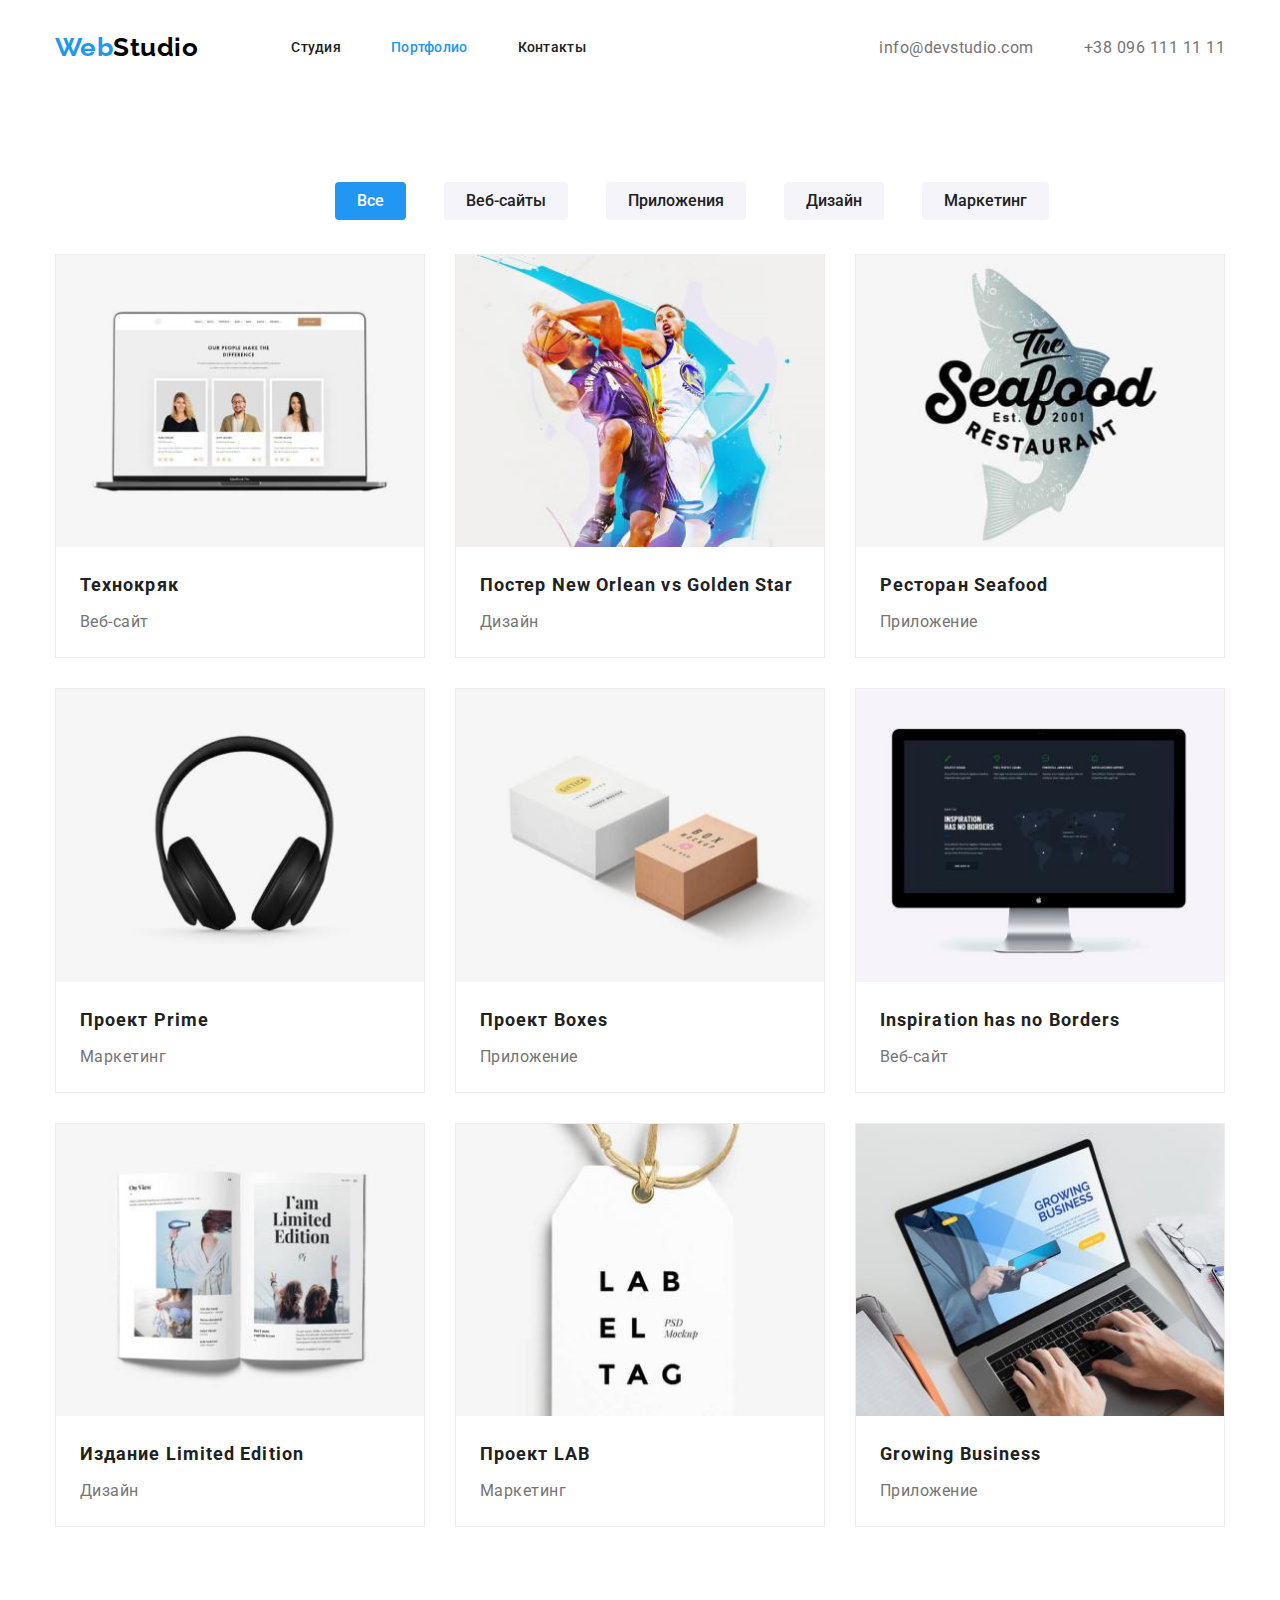
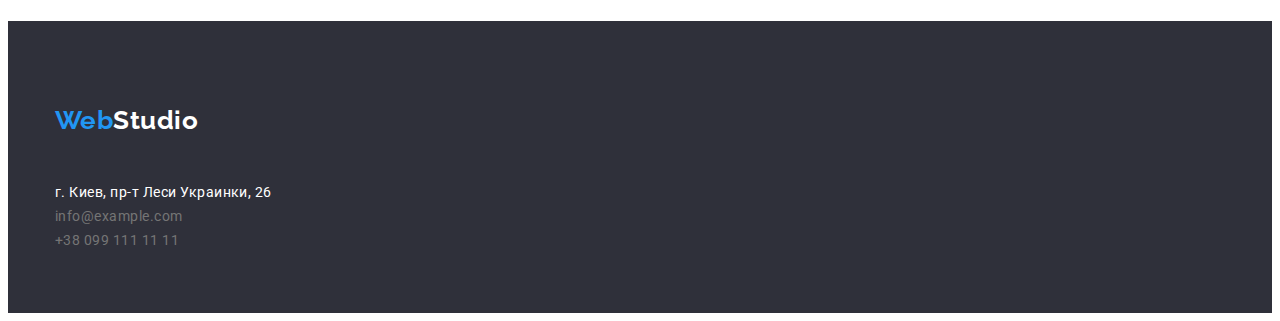
==== portfolio.html @ dee772da "1.main-work-done" ====
<!DOCTYPE html>
<html lang="ru">
  <head>
    <meta charset="UTF-8" />
    <meta http-equiv="X-UA-Compatible" content="IE=edge" />
    <meta name="Portfolio" content="Portfolio Page" />
    <link rel="preconnect" href="https://fonts.googleapis.com" />
    <link rel="preconnect" href="https://fonts.gstatic.com" crossorigin />
    <link
      rel="stylesheet"
      href="https://cdnjs.cloudflare.com/ajax/libs/modern-normalize/1.1.0/modern-normalize.min.css"
      integrity="sha512-wpPYUAdjBVSE4KJnH1VR1HeZfpl1ub8YT/NKx4PuQ5NmX2tKuGu6U/JRp5y+Y8XG2tV+wKQpNHVUX03MfMFn9Q=="
      crossorigin="anonymous"
      referrerpolicy="no-referrer"
    />
    <link
      href="https://fonts.googleapis.com/css2?family=Raleway:wght@700&family=Roboto:wght@400;500;700;900&display=swap"
      rel="stylesheet"
    />
    <link rel="stylesheet" href="./css/style.css" />
    <title>Portfolio</title>
  </head>
  <body>
    <header class="header">
      <div class="conteiner">
        <nav class="navigation">
          <a
            class="logo"
            href="./index.html"
            target="_blank"
            title="Main WebStudio Page"
            lang="en"
            >Web<span class="logo-studio-header">Studio</span></a
          >
          <ul class="navigation-links-list">
            <li class="navigation-links-item">
              <a class="nav-link-reference" href="index.html">Студия</a>
            </li>
            <li class="navigation-links-item current">
              <a class="nav-link-reference" href="portfolio.html">Портфолио</a>
            </li>
            <li class="navigation-links-item">
              <a class="nav-link-reference" href="">Контакты</a>
            </li>
          </ul>
        </nav>

        <ul class="contact-list">
          <li class="contact-item">
            <a class="nav-contact-reference" href="mailto:info@devstudio.com"
              >info@devstudio.com</a
            >
          </li>
          <li class="contact-item">
            <a class="nav-contact-reference" href="tel:+380961111111"
              >+38 096 111 11 11</a
            >
          </li>
        </ul>
      </div>
    </header>

    <main>
      <!--Porfoilio Section-->
      <section class="porfolio-section">
        <div class="conteiner">
          <h1 hidden lang="en">Our Portfoilio</h1>
          <ul class="portfolio-btn-list">
            <li class="portfolio-btn-item">
              <button class="portfolio-btn current-btn" type="button">
                Все
              </button>
            </li>
            <li class="portfolio-btn-item">
              <button class="portfolio-btn" type="button">Веб-сайты</button>
            </li>
            <li class="portfolio-btn-item">
              <button class="portfolio-btn" type="button">Приложения</button>
            </li>
            <li class="portfolio-btn-item">
              <button class="portfolio-btn" type="button">Дизайн</button>
            </li>
            <li class="portfolio-btn-item">
              <button class="portfolio-btn" type="button">Мaркетинг</button>
            </li>
          </ul>

          <ul class="portfolio-list">
            <li class="portfolio-list-item">
              <a class="portfolio-item" href="">
                <img
                  class="portfolio-img"
                  src="./images/portfolio_image/technocrack_project.jpg"
                  alt="Постер 'Технокряк' - веб-сайт на ноутбуке"
                  width="370"
                  height="294"
                />
                <div class="portfolio-info">
                  <h2 class="portfolio-item-name">Технокряк</h2>
                  <p class="portfolio-item-category">Веб-сайт</p>
                </div>
              </a>
            </li>
            <li class="portfolio-list-item">
              <a class="portfolio-item" href="">
                <img
                  class="portfolio-img"
                  src="./images/portfolio_image/poster_new_orlean_vs_golden_star.jpg"
                  alt="Постер 'New Orlean vs Golden Star' - два баскетболиста команд с мячем"
                  width="370"
                  height="294"
                />
                <div class="portfolio-info">
                  <h2 class="portfolio-item-name">
                    Постер <span lang="en">New Orlean vs Golden Star</span>
                  </h2>
                  <p class="portfolio-item-category">Дизайн</p>
                </div>
              </a>
            </li>
            <li class="portfolio-list-item">
              <a class="portfolio-item" href="">
                <img
                  class="portfolio-img"
                  src="./images/portfolio_image/sea_food.jpg"
                  alt="Постер The Seafood Restaurant"
                  width="370"
                  height="294"
                />
                <div class="portfolio-info">
                  <h2 class="portfolio-item-name">
                    Ресторан <span lang="en">Seafood</span>
                  </h2>
                  <p class="portfolio-item-category">Приложение</p>
                </div>
              </a>
            </li>
            <li class="portfolio-list-item">
              <a class="portfolio-item" href="">
                <img
                  class="portfolio-img"
                  src="./images/portfolio_image/prime_headphones.jpg"
                  alt="Постер Prime - изображение наушников"
                  width="370"
                  height="294"
                />
                <div class="portfolio-info">
                  <h2 class="portfolio-item-name">
                    Проект <span lang="en">Prime</span>
                  </h2>
                  <p class="portfolio-item-category">Маркетинг</p>
                </div>
              </a>
            </li>
            <li class="portfolio-list-item">
              <a class="portfolio-item" href="">
                <img
                  class="portfolio-img"
                  src="./images/portfolio_image/boxes_project.jpg"
                  alt="Проект Boxes - изображение коробок бренда"
                  width="370"
                  height="294"
                />
                <div class="portfolio-info">
                  <h2 class="portfolio-item-name">
                    Проект <span lang="en">Boxes</span>
                  </h2>
                  <p class="portfolio-item-category">Приложение</p>
                </div>
              </a>
            </li>
            <li class="portfolio-list-item">
              <a class="portfolio-item" href="">
                <img
                  class="portfolio-img"
                  src="./images/portfolio_image/inspiration_has_no_borders_project.jpg"
                  alt="Проект 'Inspiration has no Borders' - изображение монитора в сайтом"
                  width="370"
                  height="294"
                />
                <div class="portfolio-info">
                  <h2 class="portfolio-item-name" lang="en">
                    Inspiration has no Borders
                  </h2>
                  <p class="portfolio-item-category">Веб-сайт</p>
                </div>
              </a>
            </li>
            <li class="portfolio-list-item">
              <a class="portfolio-item" href="">
                <img
                  class="portfolio-img"
                  src="./images/portfolio_image/limited_edition_publication.jpg"
                  alt="Проект Limited Edition - изображение журнала"
                  width="370"
                  height="294"
                />
                <div class="portfolio-info">
                  <h2 class="portfolio-item-name">
                    Издание <span lang="en">Limited Edition</span>
                  </h2>
                  <p class="portfolio-item-category">Дизайн</p>
                </div>
              </a>
            </li>
            <li class="portfolio-list-item">
              <a class="portfolio-item" href="">
                <img
                  class="portfolio-img"
                  src="./images/portfolio_image/lab_project.jpg"
                  alt="Проект 'LAB' - изображение постера проекта"
                  width="370"
                  height="294"
                />
                <div class="portfolio-info">
                  <h2 class="portfolio-item-name">
                    Проект <span lang="en">LAB</span>
                  </h2>
                  <p class="portfolio-item-category">Маркетинг</p>
                </div>
              </a>
            </li>
            <li class="portfolio-list-item">
              <a class="portfolio-item" href="">
                <img
                  class="portfolio-img"
                  src="./images/portfolio_image/growing_business.jpg"
                  alt="Приложение 'Growing Business' - изображение ноутбука с приложением"
                  width="370"
                  height="294"
                />
                <div class="portfolio-info">
                  <h2 class="portfolio-item-name" lang="en">
                    Growing Business
                  </h2>
                  <p class="portfolio-item-category">Приложение</p>
                </div>
              </a>
            </li>
          </ul>
        </div>
      </section>
    </main>

    <footer class="footer-section">
      <div class="conteiner">
        <div class="logo-footer">
          <a
            class="logo"
            href="./index.html"
            target="_blank"
            title="Main WebStudio Page"
            lang="en"
            >Web<span class="logo-studio-footer">Studio</span></a
          >
        </div>
        <address class="address">
          <ul class="address-list">
            <li class="address-item">
              <a
                class="actual-address"
                href="https://goo.gl/maps/LLQT8x69fdLDBn1G6"
                >г. Киев, пр-т Леси Украинки, 26</a
              >
            </li>
            <li class="address-item">
              <a class="footer-contact-reference" href="mailto:info@example.com"
                >info@example.com</a
              >
            </li>
            <li class="address-item">
              <a class="footer-contact-reference" href="tel:+380991111111"
                >+38 099 111 11 11</a
              >
            </li>
          </ul>
        </address>
      </div>
    </footer>
  </body>
</html>
---- css/style.css ----
html {
  box-sizing: border-box;
}
*,
*::after,
*::before {
  box-sizing: inherit;
}
h1,
h2,
h3,
h4,
h5,
h6,
p {
  margin: 0;
}
ul {
  list-style: none;
  padding: 0;
  margin: 0;
}

img {
  display: block;
  max-width: 100%;
  height: auto;
}
.visually-hidden {
  position: absolute;
  width: 1px;
  height: 1px;
  margin: -1px;
  border: 0;
  padding: 0;
  white-space: nowrap;
  clip-path: inset(100%);
  clip: rect(0 0 0 0);
  overflow: hidden;
}

:root {
  --main-light-color: #ffffff;
  --main-dark-color: #212121;
  --accent-color: #2196f3;
  --middle-main-color: #757575;
  --additional-color: #2f303a;
  --additional-dark-color: #000000;
  --background-section-color: #f5f4fa;
  --portfoilio-border-color: #eeeeee;
  --footer-address-color: rgba(255, 255, 255, 0.6);
}

body {
  font-family: Roboto, sans-serif;
  background-color: var(--main-light-color);
  color: var(--main-dark-color);
  letter-spacing: 0.03em;
}

.conteiner {
  margin: 0;
  margin-left: auto;
  margin-right: auto;
  width: 1200px;
  padding-right: 15px;
  padding-left: 15px;
  /* outline: 2px solid tomato; */
}

/*--Logo styles-------------------------------------*/
.header .conteiner {
  display: flex;
  align-items: center;
  justify-content: space-between;
  /* height: auto; */
}

.logo {
  padding: 24px 0px 25px 0px;
  margin-right: 93px;
  display: inline-block;
  font-family: Raleway;
  font-weight: 700;
  font-size: 26px;
  line-height: 1.19;
  text-decoration: none;
  color: var(--accent-color);
}

.logo-studio-header {
  color: var(--additional-dark-color);
}

.logo-studio-footer {
  color: var(--main-light-color);
}

/*--Navigation styles-------------------------------------*/
.navigation,
.contact-list,
.navigation-links-list {
  display: flex;
}

/* .navigation {
  margin-right: 331px;
} */

.navigation-links-list .navigation-links-item.current {
  color: var(--accent-color);
}

.navigation-links-item,
.contact-list-item {
  margin-right: 50px;
  font-weight: 500;
  font-size: 14px;
  line-height: 1.14;
  letter-spacing: 0.02em;
  list-style-type: none;
}

.navigation-links-item:last-child,
.contact-list-item:last-child {
  margin-right: 0px;
}

.nav-link-reference {
  padding: 32px 0px;
  color: inherit;
  text-decoration: none;
  display: block;
}

.contact-list {
  margin-left: auto;
}

.contact-item:not(:last-child) {
  margin-right: 50px;
}

.nav-contact-reference {
  color: var(--middle-main-color);
  text-decoration: none;
  display: inline-block;
}

.nav-link-reference:hover,
.nav-link-reference:focus,
.nav-contact-reference:hover,
.nav-contact-reference:focus {
  color: var(--accent-color);
  text-decoration: none;
}

/*--Hero styles-------------------------------------*/
.hero-section {
  background-color: var(--additional-color);
  text-align: center;
  padding-top: 200px;
  padding-bottom: 200px;
}

.hero-section-title {
  margin-bottom: 30px;
  font-weight: 900;
  color: var(--main-light-color);
  font-size: 44px;
  line-height: 1.36;
  text-align: center;
  letter-spacing: 0.06em;
  text-transform: uppercase;
}

.hero-section-button {
  padding: 10px 32px;
  min-width: 200px;
  font-family: Roboto;
  font-weight: 700;
  letter-spacing: 0.06em;
  background: var(--accent-color);
  color: var(--main-light-color);
  cursor: pointer;
  border-radius: 4px;
  border: 0;
}

/*--Features styles-------------------------------------*/
.features-section {
  padding: 94px 0px;
}
.features-list {
  display: flex;
}

.features-item:last-child {
  margin-right: 0px;
}

.features-item-header {
  margin-bottom: 10px;
  font-weight: 700;
  font-size: 14px;
  line-height: 1.14;
  text-transform: uppercase;
  color: inherit;
}

.features-item-text {
  font-size: 14px;
  line-height: 1.71;
  color: var(--middle-main-color);
}

/*--"What we do" section styles-------------------------------------*/
.what-we-do-section {
  padding-bottom: 94px;
}

.what-we-do-list {
  display: flex;
}

.what-we-do-item {
  list-style-type: none;
  margin-right: 30px;
}

.what-we-do-item:last-child {
  margin-right: 0px;
}

.what-we-do-title {
  margin-bottom: 50px;
  font-weight: 700;
  font-size: 36px;
  line-height: 1.16;
  text-align: center;
  color: inherit;
}

/*--"Our Team" Section styles-------------------------------------*/
.our-team {
  background-color: var(--background-section-color);
  padding: 94px 0px;
}

.our-team-list {
  display: flex;
}

.our-team-title {
  margin-bottom: 50px;
  font-weight: 700;
  font-size: 36px;
  line-height: 1.16;
  text-align: center;
  color: inherit;
}

.our-team-item {
  margin-right: 30px;
  font-size: 16px;
  line-height: 1.18;
  text-align: center;
  list-style-type: none;
  background-color: var(--main-light-color);
  box-shadow: 0px 1px 3px rgba(0, 0, 0, 0.12), 0px 1px 1px rgba(0, 0, 0, 0.14),
    0px 2px 1px rgba(0, 0, 0, 0.2);
  border-radius: 0px 0px 4px 4px;
}

.our-team-item:last-child {
  margin-right: 0px;
}

.item-img {
  margin: 0px 0px 30px 0px;
}

.item-name {
  margin-bottom: 10px;
  font-weight: 500;
  color: inherit;
}

.item-position {
  margin-bottom: 30px;
  color: var(--text-color-secondary);
}

/*--Portfolio Section styles-------------------------------------*/
.porfolio-section {
  padding: 94px 0px;
}

.portfolio-btn-list {
  margin: 0px 280px 34px 280px;
  display: flex;
  text-align: center;
}

.portfolio-btn-item {
  list-style-type: none;
  margin-right: 8px;
}

.portfolio-btn-item:last-child {
  margin-right: 0px;
}

.portfolio-btn {
  height: 38px;
  margin-right: 30px;
  padding: 6px 22px;
  min-width: auto;
  white-space: nowrap;
  background: var(--background-section-color);
  border-radius: 4px;
  font-family: Roboto;
  font-weight: 500;
  font-size: 16px;
  line-height: 1.62;
  text-align: center;
  color: inherit;
  cursor: pointer;
  border-radius: 4px;
  border: 0;
}

.portfolio-btn:hover,
.portfolio-btn:focus,
.current-btn {
  background: var(--accent-color);
  color: var(--main-light-color);
}

.portfolio-list {
  display: flex;
  flex-wrap: wrap;
}

.portfolio-list-item {
  border: 1px solid var(--portfoilio-border-color);
  width: 370px;
}
.portfolio-list-item:not(:nth-child(3n + 3)) {
  margin-right: 30px;
}

.portfolio-list-item:not(:nth-child(n + 7):nth-child(-n + 9)) {
  margin-bottom: 30px;
}

.portfolio-item {
  color: inherit;
  text-decoration: none;
}

.portfolio-img {
  margin-bottom: 20px;
}

.portfolio-info {
  margin: 20px 24px;
}

.portfolio-item-name {
  margin-bottom: 4px;
  font-weight: 700;
  font-size: 18px;
  line-height: 2;
  letter-spacing: 0.06em;
  color: inherit;
}

.portfolio-item-category {
  font-size: 16px;
  line-height: 1.87;
  color: var(--middle-main-color);
}

/*--Footer Section styles-------------------------------------*/
.footer-section {
  background-color: var(--additional-color);
  padding: 60px 0px;
}

.logo-footer {
  margin-bottom: 20px;
}

.address {
  font-style: normal;
}

.address-item {
  font-size: 14px;
  line-height: 1.71;
  list-style-type: none;
  color: var(--footer-address-color);
}

.footer-contact-reference {
  color: var(--middle-main-color);
  text-decoration: none;
}

.footer-contact-reference:hover,
.footer-contact-reference:focus {
  color: var(--blue-color-hover);
  text-decoration: none;
}

.actual-address {
  color: var(--main-light-color);
  text-decoration: none;
}
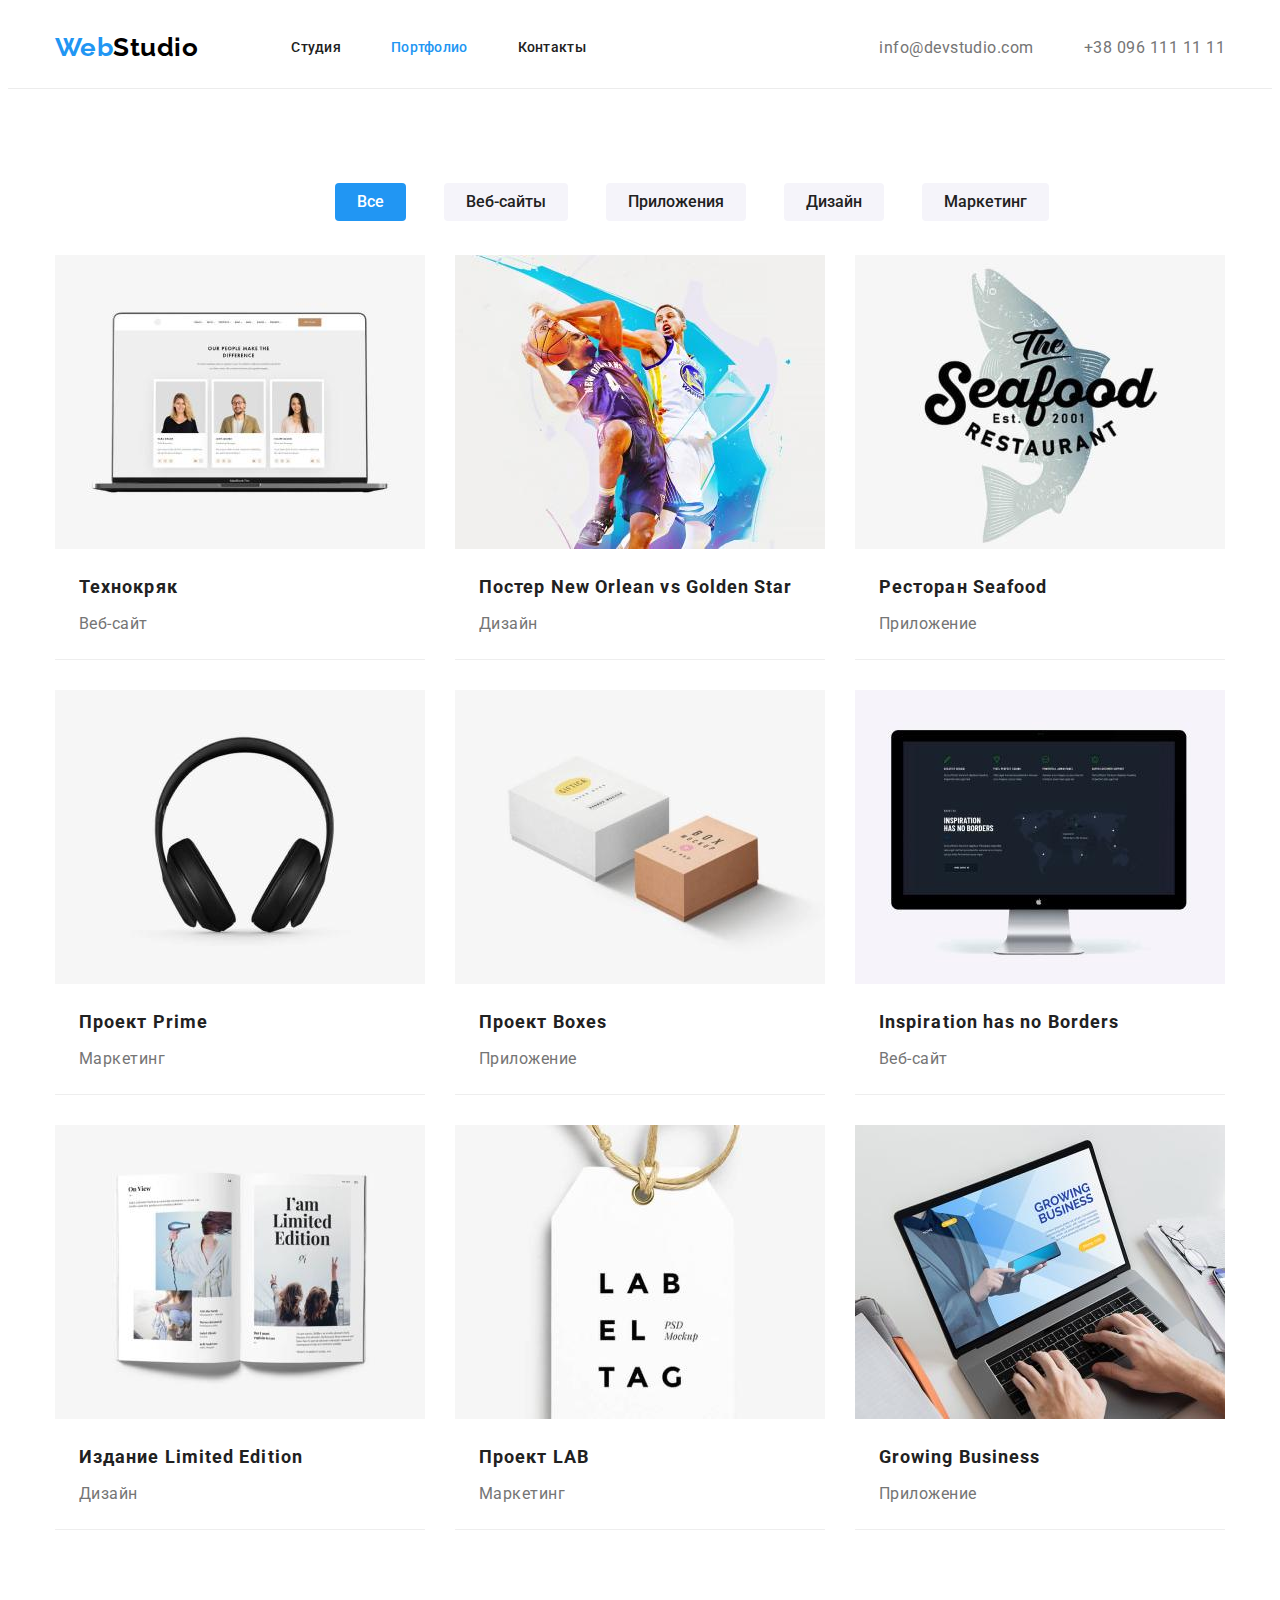
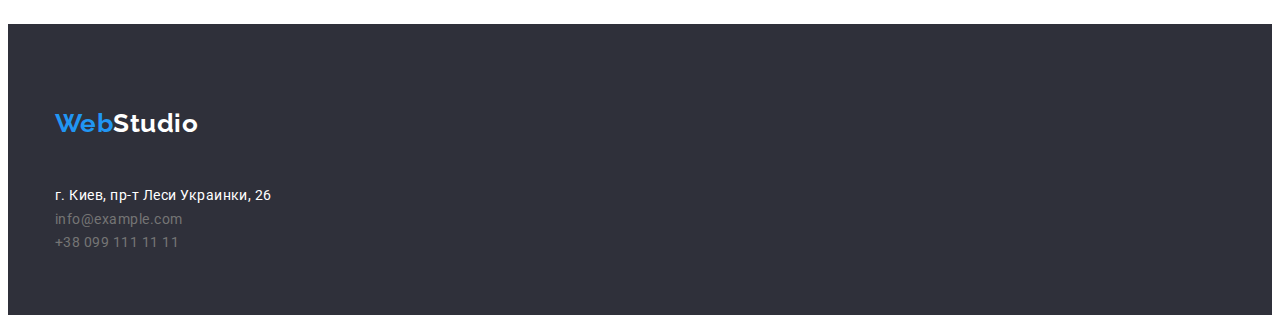
==== commit 2f9f17cb: "add final fix" ====
--- a/portfolio.html
+++ b/portfolio.html
@@ -62,7 +62,7 @@
 
     <main>
       <!--Porfoilio Section-->
-      <section class="porfolio-section">
+      <section class="section porfolio">
         <div class="conteiner">
           <h1 hidden lang="en">Our Portfoilio</h1>
           <ul class="portfolio-btn-list">
@@ -242,7 +242,7 @@
       </section>
     </main>
 
-    <footer class="footer-section">
+    <footer class="section footer">
       <div class="conteiner">
         <div class="logo-footer">
           <a
--- a/css/style.css
+++ b/css/style.css
@@ -49,6 +49,7 @@
   --background-section-color: #f5f4fa;
   --portfoilio-border-color: #eeeeee;
   --footer-address-color: rgba(255, 255, 255, 0.6);
+  --border-header-color: #ececec;
 }
 
 body {
@@ -65,15 +66,21 @@
   width: 1200px;
   padding-right: 15px;
   padding-left: 15px;
-  /* outline: 2px solid tomato; */
+}
+
+.section {
+  padding: 94px 0px;
 }
 
 /*--Logo styles-------------------------------------*/
+.header {
+  border-bottom: 1px solid var(--border-header-color);
+}
+
 .header .conteiner {
   display: flex;
   align-items: center;
   justify-content: space-between;
-  /* height: auto; */
 }
 
 .logo {
@@ -102,10 +109,6 @@
 .navigation-links-list {
   display: flex;
 }
-
-/* .navigation {
-  margin-right: 331px;
-} */
 
 .navigation-links-list .navigation-links-item.current {
   color: var(--accent-color);
@@ -156,7 +159,7 @@
 }
 
 /*--Hero styles-------------------------------------*/
-.hero-section {
+.section-hero {
   background-color: var(--additional-color);
   text-align: center;
   padding-top: 200px;
@@ -188,9 +191,6 @@
 }
 
 /*--Features styles-------------------------------------*/
-.features-section {
-  padding: 94px 0px;
-}
 .features-list {
   display: flex;
 }
@@ -215,8 +215,8 @@
 }
 
 /*--"What we do" section styles-------------------------------------*/
-.what-we-do-section {
-  padding-bottom: 94px;
+.what-we-do {
+  padding-top: 0px;
 }
 
 .what-we-do-list {
@@ -244,7 +244,6 @@
 /*--"Our Team" Section styles-------------------------------------*/
 .our-team {
   background-color: var(--background-section-color);
-  padding: 94px 0px;
 }
 
 .our-team-list {
@@ -277,7 +276,7 @@
 }
 
 .item-img {
-  margin: 0px 0px 30px 0px;
+  margin-bottom: 30px;
 }
 
 .item-name {
@@ -292,10 +291,6 @@
 }
 
 /*--Portfolio Section styles-------------------------------------*/
-.porfolio-section {
-  padding: 94px 0px;
-}
-
 .portfolio-btn-list {
   margin: 0px 280px 34px 280px;
   display: flex;
@@ -343,14 +338,14 @@
 }
 
 .portfolio-list-item {
-  border: 1px solid var(--portfoilio-border-color);
+  border-bottom: 1px solid var(--portfoilio-border-color);
   width: 370px;
 }
 .portfolio-list-item:not(:nth-child(3n + 3)) {
   margin-right: 30px;
 }
 
-.portfolio-list-item:not(:nth-child(n + 7):nth-child(-n + 9)) {
+.portfolio-list-item:not(:nth-last-child(-n + 3)) {
   margin-bottom: 30px;
 }
 
@@ -383,7 +378,7 @@
 }
 
 /*--Footer Section styles-------------------------------------*/
-.footer-section {
+.footer {
   background-color: var(--additional-color);
   padding: 60px 0px;
 }
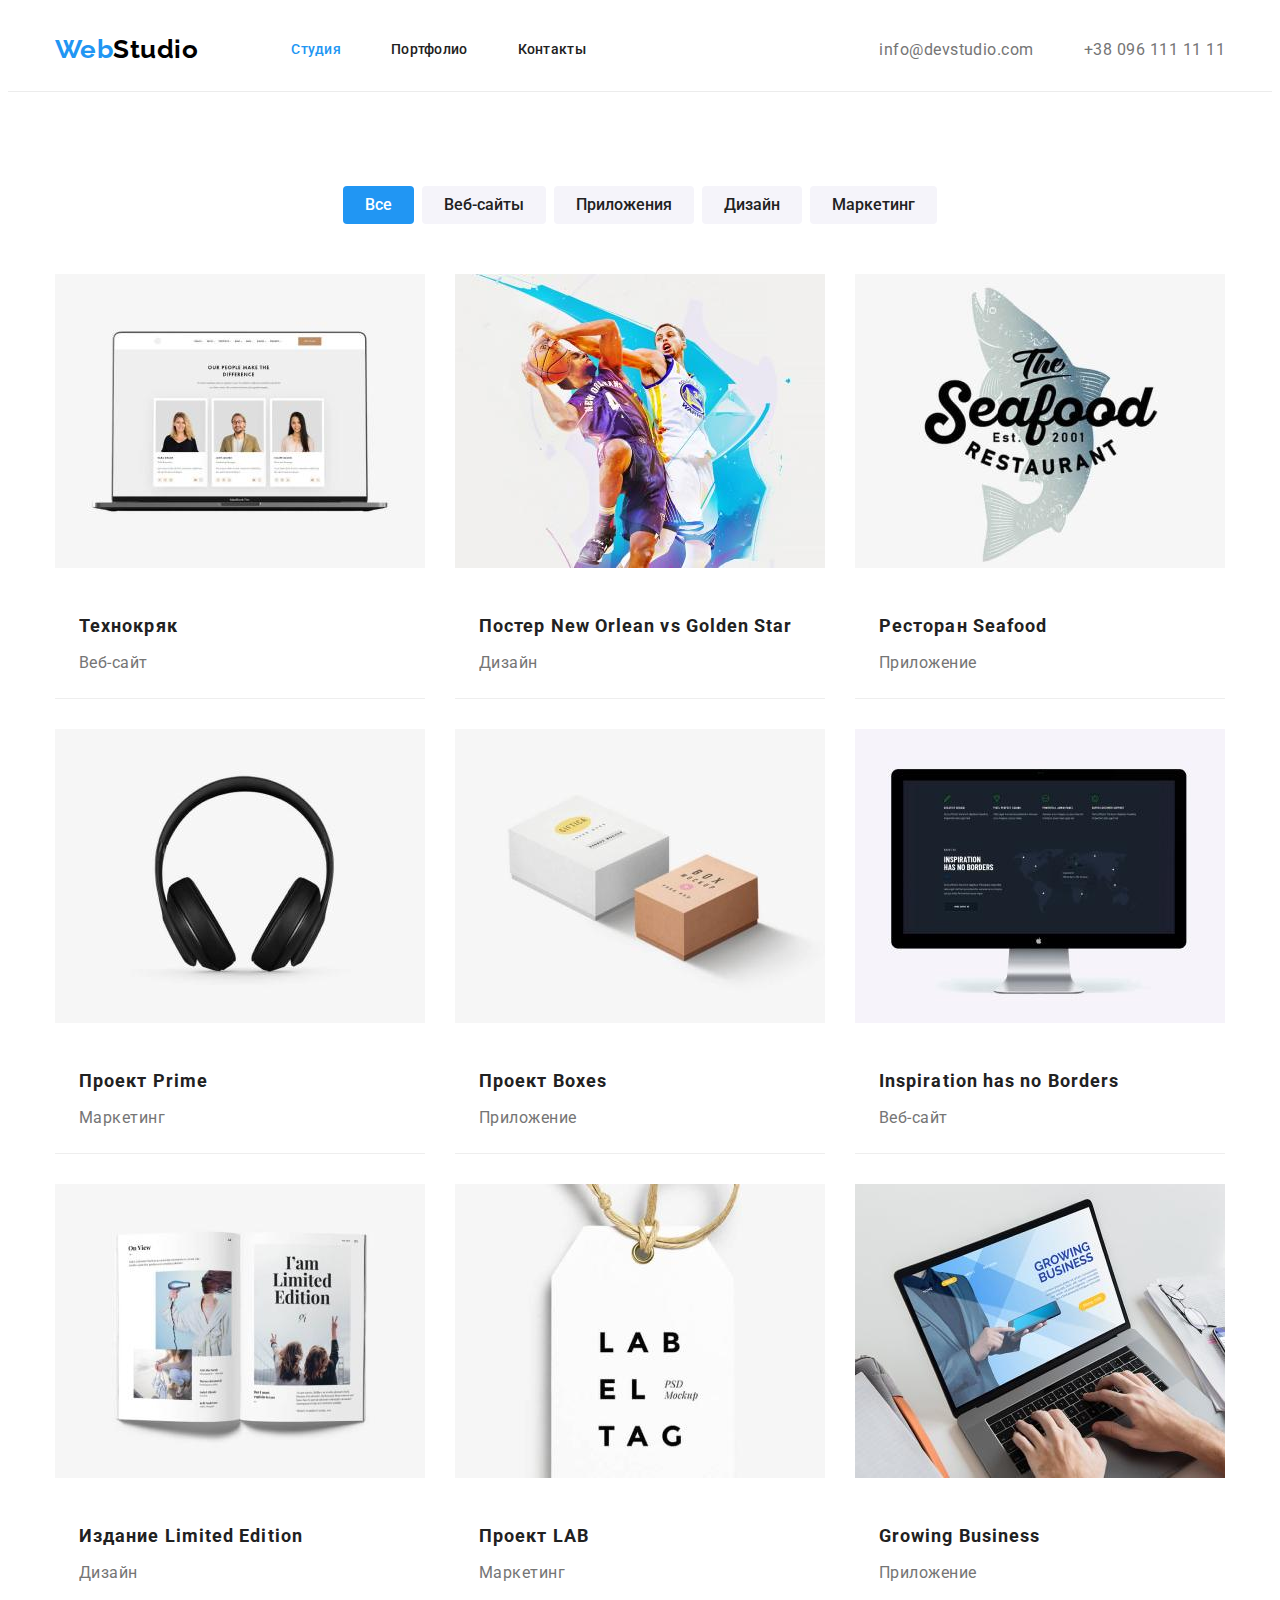
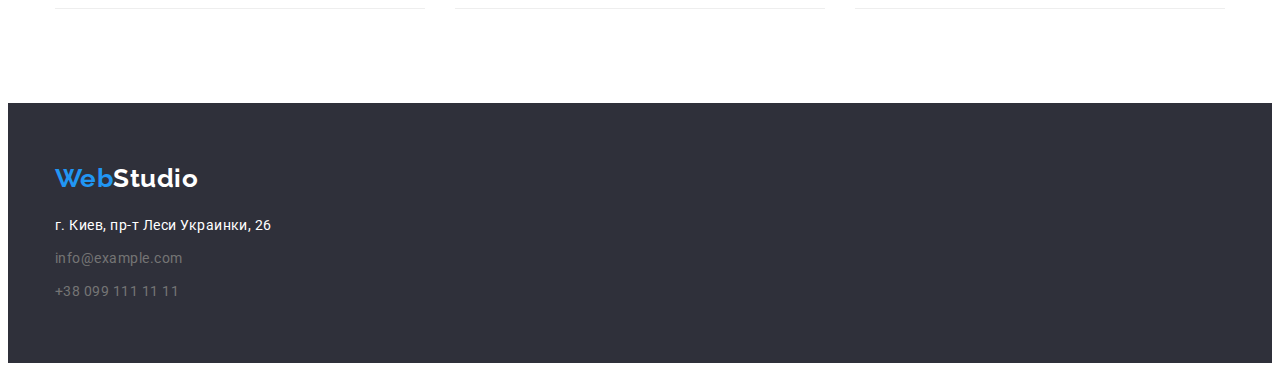
==== commit dce20620: "fix issues" ====
--- a/portfolio.html
+++ b/portfolio.html
@@ -24,19 +24,21 @@
     <header class="header">
       <div class="conteiner">
         <nav class="navigation">
-          <a
-            class="logo"
-            href="./index.html"
-            target="_blank"
-            title="Main WebStudio Page"
-            lang="en"
-            >Web<span class="logo-studio-header">Studio</span></a
-          >
+          <div class="logo-header">
+            <a
+              class="logo"
+              href="./index.html"
+              target="_blank"
+              title="Main WebStudio Page"
+              lang="en"
+              >Web<span class="logo-studio-header">Studio</span></a
+            >
+          </div>
           <ul class="navigation-links-list">
+            <li class="navigation-links-item current">
+              <a class="nav-link-reference" href="index.html">Студия</a>
+            </li>
             <li class="navigation-links-item">
-              <a class="nav-link-reference" href="index.html">Студия</a>
-            </li>
-            <li class="navigation-links-item current">
               <a class="nav-link-reference" href="portfolio.html">Портфолио</a>
             </li>
             <li class="navigation-links-item">
--- a/css/style.css
+++ b/css/style.css
@@ -50,6 +50,7 @@
   --portfoilio-border-color: #eeeeee;
   --footer-address-color: rgba(255, 255, 255, 0.6);
   --border-header-color: #ececec;
+  --box-shadow-color: rgba(0, 0, 0, 0.15);
 }
 
 body {
@@ -84,15 +85,18 @@
 }
 
 .logo {
+  display: inline-block;
+  font-family: Raleway;
+  font-weight: 700;
+  font-size: 26px;
+  line-height: 1.19;
+  text-decoration: none;
+  color: var(--accent-color);
+}
+
+.logo-header {
   padding: 24px 0px 25px 0px;
   margin-right: 93px;
-  display: inline-block;
-  font-family: Raleway;
-  font-weight: 700;
-  font-size: 26px;
-  line-height: 1.19;
-  text-decoration: none;
-  color: var(--accent-color);
 }
 
 .logo-studio-header {
@@ -145,6 +149,7 @@
 }
 
 .nav-contact-reference {
+  padding: 32px 0px;
   color: var(--middle-main-color);
   text-decoration: none;
   display: inline-block;
@@ -167,6 +172,9 @@
 }
 
 .hero-section-title {
+  max-width: 696px;
+  margin-left: auto;
+  margin-right: auto;
   margin-bottom: 30px;
   font-weight: 900;
   color: var(--main-light-color);
@@ -185,14 +193,21 @@
   letter-spacing: 0.06em;
   background: var(--accent-color);
   color: var(--main-light-color);
+  line-height: 1.87;
   cursor: pointer;
   border-radius: 4px;
   border: 0;
+  box-shadow: 0px 4px 4px var(--box-shadow-color);
 }
 
 /*--Features styles-------------------------------------*/
 .features-list {
   display: flex;
+}
+
+.features-item {
+  width: 270px;
+  margin-right: 30px;
 }
 
 .features-item:last-child {
@@ -263,7 +278,7 @@
   margin-right: 30px;
   font-size: 16px;
   line-height: 1.18;
-  text-align: center;
+
   list-style-type: none;
   background-color: var(--main-light-color);
   box-shadow: 0px 1px 3px rgba(0, 0, 0, 0.12), 0px 1px 1px rgba(0, 0, 0, 0.14),
@@ -275,26 +290,28 @@
   margin-right: 0px;
 }
 
-.item-img {
-  margin-bottom: 30px;
+.team-member-info {
+  padding: 30px 24px;
+  text-align: center;
 }
 
 .item-name {
+  padding-left: auto;
+  padding-right: auto;
   margin-bottom: 10px;
   font-weight: 500;
   color: inherit;
 }
 
 .item-position {
-  margin-bottom: 30px;
   color: var(--text-color-secondary);
 }
 
 /*--Portfolio Section styles-------------------------------------*/
 .portfolio-btn-list {
-  margin: 0px 280px 34px 280px;
-  display: flex;
-  text-align: center;
+  margin-bottom: 50px;
+  display: flex;
+  justify-content: center;
 }
 
 .portfolio-btn-item {
@@ -308,19 +325,19 @@
 
 .portfolio-btn {
   height: 38px;
-  margin-right: 30px;
   padding: 6px 22px;
   min-width: auto;
+
   white-space: nowrap;
   background: var(--background-section-color);
-  border-radius: 4px;
+
   font-family: Roboto;
   font-weight: 500;
   font-size: 16px;
   line-height: 1.62;
-  text-align: center;
   color: inherit;
   cursor: pointer;
+  border-radius: 4px;
   border-radius: 4px;
   border: 0;
 }
@@ -338,7 +355,6 @@
 }
 
 .portfolio-list-item {
-  border-bottom: 1px solid var(--portfoilio-border-color);
   width: 370px;
 }
 .portfolio-list-item:not(:nth-child(3n + 3)) {
@@ -359,7 +375,8 @@
 }
 
 .portfolio-info {
-  margin: 20px 24px;
+  padding: 20px 24px;
+  border-bottom: 1px solid var(--portfoilio-border-color);
 }
 
 .portfolio-item-name {
@@ -384,6 +401,8 @@
 }
 
 .logo-footer {
+  margin: 0;
+  padding: 0;
   margin-bottom: 20px;
 }
 
@@ -392,12 +411,17 @@
 }
 
 .address-item {
+  margin-bottom: 9px;
   font-size: 14px;
   line-height: 1.71;
   list-style-type: none;
   color: var(--footer-address-color);
 }
 
+.address-item:last-child {
+  margin-bottom: 0;
+}
+
 .footer-contact-reference {
   color: var(--middle-main-color);
   text-decoration: none;
